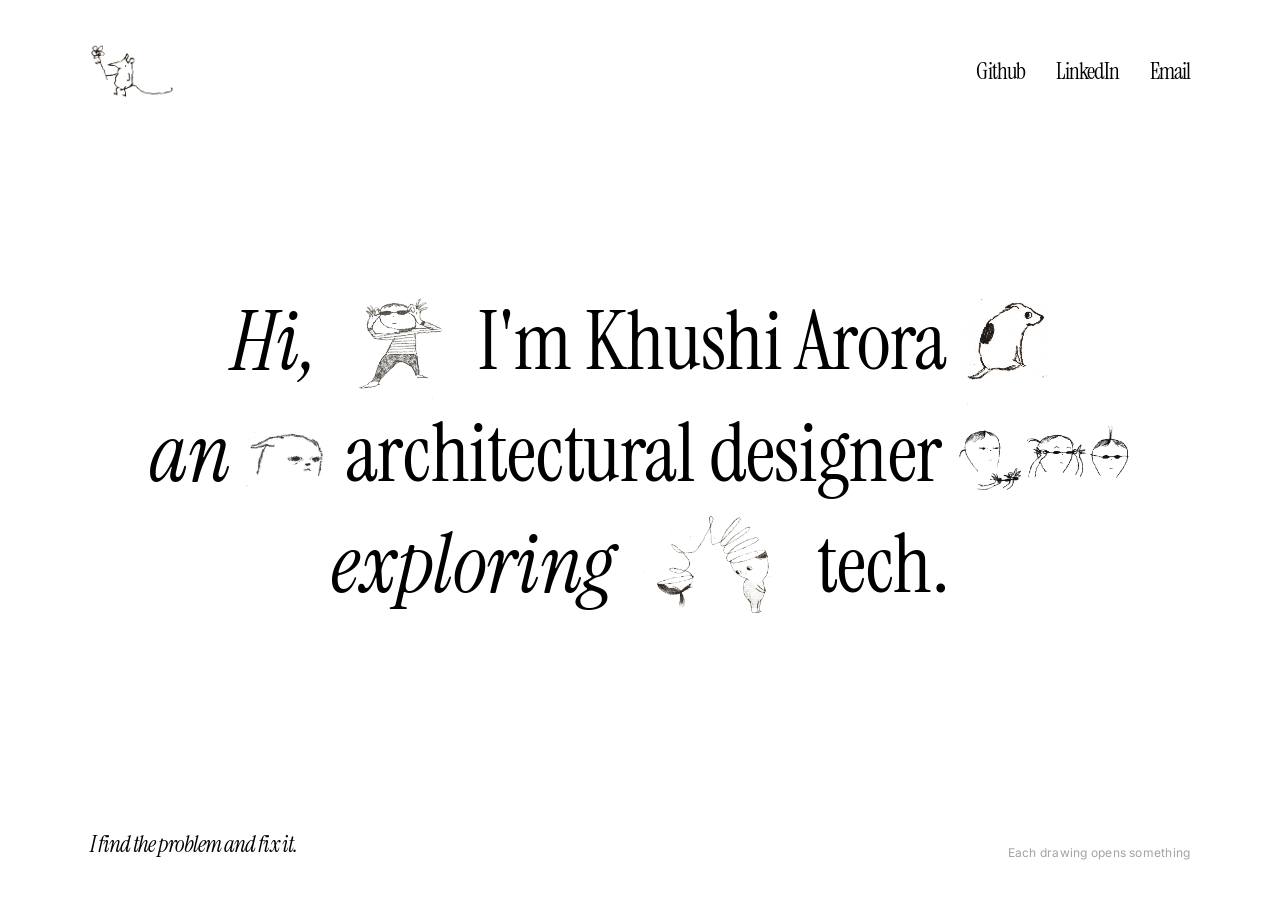
==== site/index.html @ ff16c030 "Single-page portfolio: hero navigation, project and CV views, Pages deploy Co-Authored-By: Claude Op" ====
<!doctype html>
<html lang="en">
<head>
  <meta charset="utf-8" />
  <meta name="viewport" content="width=device-width, initial-scale=1, viewport-fit=cover" />
  <title>Khushi Arora</title>
  <meta name="description" content="Khushi Arora, architectural designer exploring tech." />
  <link rel="icon" href="assets/logo-mouse.png" />
  <link rel="preconnect" href="https://fonts.googleapis.com" />
  <link rel="preconnect" href="https://fonts.gstatic.com" crossorigin />
  <link href="https://fonts.googleapis.com/css2?family=Instrument+Serif:ital@0;1&family=Inter:wght@400;500&display=swap" rel="stylesheet" />
  <link rel="stylesheet" href="styles.css" />
</head>
<body data-view="home">
  <header class="top">
    <a class="logo" href="#" aria-label="Khushi Arora, home">
      <img src="assets/logo-mouse.png" alt="" />
    </a>
    <nav class="links" aria-label="Contact">
      <a href="https://github.com/bear3100001" target="_blank" rel="noopener">Github</a>
      <a href="https://www.linkedin.com/in/khushi-arora-b21164205" target="_blank" rel="noopener">LinkedIn</a>
      <a href="mailto:khushi071203@gmail.com">Email</a>
    </nav>
  </header>

  <main class="stage">
    <!-- Home: the sentence is the navigation. Each drawing is a button. -->
    <h1 class="hero" id="hero">
      <span class="line">
        <em>Hi,</em>
        <button class="glyph glyph--girl" popovertarget="profile" data-label="About me">
          <img src="assets/icon-girl.png" alt="" /><span class="sr">About me</span>
        </button>
        <i class="br"></i>
        <span>I'm Khushi Arora</span>
        <button class="glyph glyph--pig" data-project="schedule-assistant">
          <img src="assets/icon-guineapig.png" alt="" />
        </button>
        <i class="br"></i>
      </span>
      <span class="line">
        <em>an</em>
        <button class="glyph glyph--cat" data-project="consultant-door-sync">
          <img src="assets/icon-cat.png" alt="" />
        </button>
        <span>architectural</span> <i class="br"></i><span>designer</span>
        <button class="glyph glyph--faces" data-project="project-03">
          <img src="assets/icon-faces.png" alt="" />
        </button>
        <i class="br"></i>
      </span>
      <span class="line">
        <em>exploring</em>
        <button class="glyph glyph--hands" data-project="project-04">
          <img src="assets/icon-hands.png" alt="" />
        </button>
        <span>tech.</span>
      </span>
    </h1>

    <!-- Project view, filled from projects.js -->
    <article class="project" id="project" aria-live="polite"></article>
  </main>

  <footer class="foot">
    <div class="foot-home">
      <p class="motto"><em>I find the problem and fix it.</em></p>
      <p class="hint">Each drawing opens something</p>
    </div>
    <div class="foot-project">
      <a class="back" href="#"><span aria-hidden="true">←</span> <em>Hi,</em><span class="back-text"> back to start</span></a>
      <nav class="strip" id="strip" aria-label="Projects"></nav>
    </div>
  </footer>

  <!-- Profile card, opened by the first drawing (native popover: Esc and outside-click close it) -->
  <aside class="card" id="profile" popover aria-label="About Khushi">
    <p class="card-kicker"><em>In short</em></p>
    <dl>
      <div>
        <dt>Currently</dt>
        <dd>Architectural Designer <span>at Populous, since 09.2025</span></dd>
      </div>
      <div>
        <dt>Studied</dt>
        <dd>Architecture BSc <span>University College London</span></dd>
      </div>
      <div>
        <dt>Works in</dt>
        <dd class="skills">Revit <i>.</i> AutoCAD <i>.</i> Rhino3D</dd>
      </div>
    </dl>
    <a class="card-more" href="#/about">Full CV <span aria-hidden="true">→</span></a>
    <button class="card-close" popovertarget="profile" popovertargetaction="hide" aria-label="Close">×</button>
  </aside>

  <script src="projects.js"></script>
  <script src="app.js"></script>
</body>
</html>
---- site/styles.css ----
/* ─── Tokens ─────────────────────────────────────────── */
:root {
  --ink: #000;
  --ink-soft: #5e5e5e;
  --ink-faint: #a3a3a3;
  --rule: #e4e4e4;
  --paper: #fff;

  --serif: "Instrument Serif", "Times New Roman", serif;
  --sans: "Inter", system-ui, -apple-system, "Segoe UI", sans-serif;

  /* Hero scales with width and height so the sentence always fits one screen */
  --hero: clamp(38px, min(6.4vw, 10vh), 96px);
  --gutter: clamp(16px, 7vw, 104px);

  --ease: cubic-bezier(0.22, 0.75, 0.15, 1);
  --ease-in-out: cubic-bezier(0.65, 0, 0.25, 1);
}

*,
*::before,
*::after { box-sizing: border-box; }

html, body { height: 100%; margin: 0; }

body {
  display: grid;
  grid-template-rows: auto 1fr auto;
  height: 100svh;
  overflow: hidden;
  background: var(--paper);
  color: var(--ink);
  font-family: var(--sans);
  -webkit-font-smoothing: antialiased;
  text-rendering: optimizeLegibility;
}

img { display: block; max-width: 100%; }
a { color: inherit; text-decoration: none; }
em { font-style: italic; }
button { font: inherit; color: inherit; background: none; border: 0; padding: 0; cursor: pointer; }

.sr {
  position: absolute; width: 1px; height: 1px; overflow: hidden;
  clip: rect(0 0 0 0); white-space: nowrap;
}

:focus-visible { outline: 1px solid var(--ink); outline-offset: 6px; border-radius: 4px; }

/* ─── Header ─────────────────────────────────────────── */
.top {
  display: flex;
  align-items: center;
  justify-content: space-between;
  padding: clamp(20px, 5vh, 44px) var(--gutter) 0;
}

.logo img {
  width: clamp(64px, 6.6vw, 96px);
  transition: transform 0.6s var(--ease);
  transform-origin: 30% 80%;
}
.logo:hover img { transform: rotate(-6deg); }

.links { display: flex; gap: clamp(18px, 2.4vw, 32px); }

.links a,
.back,
.motto {
  font-family: var(--serif);
  font-size: clamp(20px, 1.8vw, 25px);
  letter-spacing: -0.04em;
  line-height: 1.4;
}

/* Underline that draws in from the left */
.links a,
.back,
.p-link {
  background: linear-gradient(currentColor, currentColor) 0 100% / 0 1px no-repeat;
  transition: background-size 0.5s var(--ease);
}
.links a:hover,
.back:hover,
.p-link:hover { background-size: 100% 1px; }

/* ─── Stage ──────────────────────────────────────────── */
.stage {
  position: relative;
  display: grid;
  grid-template-rows: minmax(0, 1fr);
  min-height: 0;
  padding: 0 var(--gutter);
}

.hero,
.project { grid-area: 1 / 1; }

body[data-view="home"] .project,
body[data-view="project"] .hero { display: none; }

/* ─── Hero sentence ──────────────────────────────────── */
.hero {
  align-self: center;
  margin: 0;
  font-family: var(--serif);
  font-weight: 400;
  font-size: var(--hero);
  line-height: 1.36;
  letter-spacing: -0.005em;
  text-align: center;
}

.line {
  display: flex;
  flex-wrap: wrap;
  align-items: center;
  justify-content: center;
  column-gap: 0.18em;
  animation: rise 0.9s var(--ease) both;
}
.line:nth-child(2) { animation-delay: 0.07s; }
.line:nth-child(3) { animation-delay: 0.14s; }

/* Drawings: sized in em so they scale with the type */
.br { display: none; }  /* line breaks used only on phones */

.glyph {
  position: relative;
  display: inline-grid;
  place-items: center;
  margin-block: -0.32em;  /* drawings overlap the line box instead of stretching it */
  transition: opacity 0.4s var(--ease), filter 0.4s var(--ease);
}
.glyph img {
  height: var(--h);
  width: auto;
  transition: transform 0.55s var(--ease);
  user-select: none;
  -webkit-user-drag: none;
}
.glyph--girl  { --h: 1.62em; }
.glyph--pig   { --h: 1.06em; }
.glyph--cat   { --h: 1.04em; }
.glyph--faces { --h: 1.22em; }
.glyph--hands { --h: 1.24em; }

/* Caption under each drawing on hover/focus */
.glyph::after {
  content: attr(data-label);
  position: absolute;
  top: 100%;
  left: 50%;
  translate: -50% 0;
  margin-top: 0.1em;
  font-family: var(--sans);
  font-size: 12px;
  letter-spacing: 0.01em;
  color: var(--ink-soft);
  white-space: nowrap;
  opacity: 0;
  transform: translateY(-4px);
  transition: opacity 0.35s var(--ease), transform 0.45s var(--ease);
  pointer-events: none;
}

@media (hover: hover) {
  .glyph:hover img { transform: rotate(-5deg) scale(1.07); }
  .glyph:hover::after { opacity: 1; transform: none; }

  /* When one drawing is in focus, the others step back */
  .hero:has(.glyph:hover) .glyph:not(:hover) { opacity: 0.28; filter: grayscale(1); }
}
.glyph:focus-visible::after,
.glyph.is-open::after { opacity: 0; }

/* While the profile card is open, the rest of the sentence recedes */
.line > * { transition: opacity 0.5s var(--ease), filter 0.5s var(--ease); }
body:has(.card:popover-open) .line > :not(.is-open) { opacity: 0.12; filter: grayscale(1); }

.glyph.is-open img { transform: rotate(-5deg) scale(1.07); }

/* ─── Profile card ───────────────────────────────────── */
.card {
  position: fixed;
  inset: auto;
  top: var(--y, 50%);
  left: var(--x, 50%);
  width: min(340px, calc(100vw - 32px));
  margin: 0;
  padding: 26px 28px 22px;
  border: 1px solid var(--ink);
  border-radius: 2px;
  background: var(--paper);
  color: var(--ink);
  box-shadow: 0 30px 60px -30px rgb(0 0 0 / 0.25);
  transform-origin: var(--ox, 0) var(--oy, 0);

  opacity: 0;
  scale: 0.94;
  translate: 0 -6px;
  transition:
    opacity 0.3s var(--ease),
    scale 0.45s var(--ease),
    translate 0.45s var(--ease),
    display 0.45s allow-discrete,
    overlay 0.45s allow-discrete;
}
.card:popover-open { opacity: 1; scale: 1; translate: 0 0; }
@starting-style {
  .card:popover-open { opacity: 0; scale: 0.94; translate: 0 -6px; }
}
.card::backdrop { background: transparent; }

.card-kicker {
  margin: 0 0 14px;
  font-family: var(--serif);
  font-size: 22px;
  letter-spacing: -0.02em;
}

.card dl { margin: 0; }
.card dl > div {
  display: grid;
  grid-template-columns: 76px 1fr;
  gap: 12px;
  padding: 12px 0;
  border-top: 1px solid var(--rule);
}
.card dt {
  font-family: var(--serif);
  font-style: italic;
  font-size: 17px;
  line-height: 1.3;
  color: var(--ink-soft);
}
.card dd {
  margin: 0;
  font-family: var(--serif);
  font-size: 21px;
  line-height: 1.2;
  letter-spacing: -0.02em;
}
.card dd span {
  display: block;
  margin-top: 4px;
  font-family: var(--sans);
  font-size: 13px;
  letter-spacing: 0;
  color: var(--ink-soft);
}
.skills i { font-style: normal; color: var(--ink-faint); padding: 0 0.1em; }

.card-more {
  display: inline-block;
  margin-top: 14px;
  font-family: var(--serif);
  font-size: 19px;
  letter-spacing: -0.02em;
}
.card-more span { display: inline-block; transition: translate 0.4s var(--ease); }
.card-more:hover span { translate: 4px 0; }

.card-close {
  position: absolute;
  top: 14px;
  right: 16px;
  width: 28px;
  height: 28px;
  font-size: 22px;
  line-height: 1;
  color: var(--ink-soft);
  transition: rotate 0.4s var(--ease), color 0.2s;
}
.card-close:hover { rotate: 90deg; color: var(--ink); }

/* ─── Project view ───────────────────────────────────── */
.project {
  align-self: center;
  display: grid;
  grid-template-columns: minmax(0, 5fr) minmax(0, 7fr);
  column-gap: clamp(32px, 6vw, 112px);
  align-items: start;
  width: 100%;
  max-width: 1240px;
  max-height: 100%;
  margin: 0 auto;
  padding: clamp(12px, 3vh, 32px) 0 36px;
  min-height: 0;

  /* If a project is longer than the screen, it scrolls within the stage, never the page */
  overflow-y: auto;
  overscroll-behavior: contain;
  scrollbar-width: none;
  -webkit-mask-image: linear-gradient(#000 calc(100% - 32px), transparent);
          mask-image: linear-gradient(#000 calc(100% - 32px), transparent);
}
.project::-webkit-scrollbar { display: none; }

.project > *,
.p-details > div { animation: rise 0.8s var(--ease) both; animation-delay: calc(var(--i, 0) * 70ms + 120ms); }

.p-intro { position: sticky; top: 0; }

.emblem {
  height: clamp(72px, 13vh, 128px);
  width: auto;
  margin-bottom: clamp(12px, 3vh, 28px);
  view-transition-name: glyph;
}

.p-index {
  margin: 0 0 6px;
  font-family: var(--serif);
  font-size: 20px;
  color: var(--ink-faint);
  font-variant-numeric: tabular-nums;
}
.p-index em { color: var(--ink); }

.p-title {
  margin: 0;
  font-family: var(--serif);
  font-weight: 400;
  font-size: clamp(44px, min(5vw, 8.5vh), 76px);
  line-height: 0.98;
  letter-spacing: -0.025em;
  text-wrap: balance;
}

.p-meta {
  margin: 12px 0 0;
  font-family: var(--serif);
  font-style: italic;
  font-size: 21px;
  letter-spacing: -0.02em;
}

.p-summary {
  margin: clamp(14px, 3vh, 24px) 0 0;
  max-width: 34em;
  font-size: 15.5px;
  line-height: 1.6;
  color: var(--ink-soft);
  text-wrap: pretty;
}

.p-link {
  display: inline-block;
  margin-top: clamp(14px, 3vh, 24px);
  font-family: var(--serif);
  font-size: 21px;
  letter-spacing: -0.02em;
}

.p-details { margin: 0; }

.p-details > div {
  display: grid;
  grid-template-columns: minmax(110px, 1fr) 3.4fr;
  gap: 20px;
  padding: clamp(12px, 2.4vh, 22px) 0;
  border-top: 1px solid var(--rule);
}
.p-details > div:last-child { border-bottom: 1px solid var(--rule); }

.p-details dt {
  font-family: var(--serif);
  font-style: italic;
  font-size: 21px;
  line-height: 1.2;
  letter-spacing: -0.02em;
}

.p-details dd {
  margin: 0;
  font-size: 14.5px;
  line-height: 1.6;
  color: var(--ink-soft);
  text-wrap: pretty;
}
.p-details dd p { margin: 0; }

.steps {
  display: grid;
  gap: 6px;
  margin: 12px 0 0;
  padding: 0;
  list-style: none;
  counter-reset: step;
}
.steps li {
  display: grid;
  grid-template-columns: 1.6em 5.6em 1fr;
  gap: 8px;
  counter-increment: step;
}
.steps li::before {
  content: counter(step, decimal-leading-zero);
  font-size: 11px;
  line-height: 2.1;
  color: var(--ink-faint);
  font-variant-numeric: tabular-nums;
}
.steps b { font-weight: 500; color: var(--ink); }

.tools {
  font-family: var(--serif);
  font-size: 21px !important;
  line-height: 1.3 !important;
  letter-spacing: -0.02em;
  color: var(--ink) !important;
}
.tools i { font-style: normal; color: var(--ink-faint); padding: 0 0.15em; }

/* About / CV view: same grid, with the original CV rows on the right */
.p-summary + .p-summary { margin-top: 12px; }

.p-skills {
  margin: clamp(14px, 3vh, 24px) 0 0;
  font-family: var(--serif);
  font-size: 21px;
  letter-spacing: -0.02em;
}
.p-skills i,
.tags i { font-style: normal; color: var(--ink-faint); padding: 0 0.15em; }

.cv > div { grid-template-columns: minmax(110px, 1fr) 3.4fr; }
.cv dt { font-variant-numeric: tabular-nums; white-space: nowrap; }
.cv h3 {
  margin: 0 0 6px;
  font-family: var(--serif);
  font-weight: 400;
  font-size: 25px;
  line-height: 1.15;
  letter-spacing: -0.03em;
  color: var(--ink);
}
.cv .tags {
  margin-top: 10px;
  font-family: var(--serif);
  font-size: 19px;
  letter-spacing: -0.02em;
  color: var(--ink);
}

/* Strip: the profile drawing sits slightly apart from the projects */
.strip button[data-project="about"] { margin-right: clamp(4px, 1vw, 14px); }

/* Draft projects: a quiet placeholder */
.project.is-draft { grid-template-columns: 1fr; text-align: center; justify-items: center; max-width: 640px; }
.is-about .emblem { height: clamp(84px, 15vh, 150px); }
.project.is-draft .emblem { margin-inline: auto; }
.project.is-draft .p-title { font-style: italic; }

/* ─── Footer ─────────────────────────────────────────── */
.foot {
  padding: 0 var(--gutter) clamp(18px, 4.5vh, 40px);
}

.foot-home,
.foot-project {
  display: flex;
  align-items: flex-end;
  justify-content: space-between;
  gap: 24px;
  min-height: 52px;
}

body[data-view="home"] .foot-project,
body[data-view="project"] .foot-home { display: none; }

.motto { margin: 0; }

.hint {
  margin: 0;
  font-size: 12px;
  letter-spacing: 0.02em;
  color: var(--ink-faint);
}

.foot-home,
.foot-project { animation: fade 1s var(--ease) 0.35s both; }

.strip { display: flex; align-items: flex-end; gap: clamp(14px, 2vw, 26px); }

.strip button {
  position: relative;
  display: grid;
  place-items: end center;
  height: 44px;
  opacity: 0.3;
  filter: grayscale(1);
  transition: opacity 0.35s var(--ease);
}
.strip button img { height: 38px; width: auto; transition: transform 0.5s var(--ease); }
.strip button:hover { opacity: 0.85; }
.strip button:hover img { transform: translateY(-3px) rotate(-4deg); }
.strip button[aria-current="true"] { opacity: 1; filter: none; }
.strip button[aria-current="true"]::after {
  content: "";
  position: absolute;
  bottom: -9px;
  left: 50%;
  width: 4px;
  height: 4px;
  margin-left: -2px;
  border-radius: 50%;
  background: var(--ink);
}

/* ─── Motion ─────────────────────────────────────────── */
@keyframes rise {
  from { opacity: 0; transform: translateY(14px); }
}
@keyframes fade {
  from { opacity: 0; }
}
@keyframes leave {
  to { opacity: 0; transform: translateY(-10px); }
}
@keyframes leave-x {
  to { opacity: 0; transform: translateX(var(--dx)); }
}

/* View transitions: the old page lifts away, the new one rises in on its own,
   and the selected drawing travels between the hero and the project header. */
::view-transition-old(root) { animation: leave 0.32s var(--ease-in-out) both; }
::view-transition-new(root) { animation: none; }
html[data-dir="next"] { --dx: -18px; }
html[data-dir="prev"] { --dx: 18px; }
html[data-dir="next"]::view-transition-old(root),
html[data-dir="prev"]::view-transition-old(root) { animation-name: leave-x; }

::view-transition-group(glyph) { animation-duration: 0.7s; animation-timing-function: var(--ease); }
::view-transition-old(glyph),
::view-transition-new(glyph) { height: 100%; width: auto; object-fit: contain; }

/* Only the drawing that was clicked takes part in the shared transition */
.glyph.is-active img { view-transition-name: glyph; }

@media (prefers-reduced-motion: reduce) {
  *, *::before, *::after,
  ::view-transition-group(*), ::view-transition-old(*), ::view-transition-new(*) {
    animation-duration: 0.01ms !important;
    animation-delay: 0ms !important;
    transition-duration: 0.01ms !important;
  }
}

/* ─── Smaller screens ────────────────────────────────── */
@media (max-width: 900px) {
  .project {
    grid-template-columns: 1fr;
    align-self: stretch;
    row-gap: 28px;
  }
  .p-intro { position: static; }
}

@media (max-width: 640px) {
  :root { --hero: clamp(34px, 10.6vw, 48px); }

  /* One continuous sentence instead of three fixed lines */
  .hero {
    display: flex;
    flex-wrap: wrap;
    align-items: center;
    justify-content: center;
    column-gap: 0.16em;
    row-gap: 0.12em;
    line-height: 1.18;
    animation: rise 0.9s var(--ease) both;
  }
  .line { display: contents; }
  .br { display: block; flex-basis: 100%; height: 0; }
  .emblem { height: 76px; }
  .glyph { margin-block: -0.2em; }
  .glyph--girl  { --h: 1.35em; }
  .glyph--faces,
  .glyph--hands { --h: 1.05em; }

  .links { gap: 16px; }
  .links a { font-size: 19px; }
  .motto { font-size: 19px; }
  .hint { display: none; }

  .p-details > div { grid-template-columns: 1fr; gap: 6px; }
  .steps li { grid-template-columns: 1.6em 1fr; }
  .steps li span { grid-column: 2; }

  .back { font-size: 20px; white-space: nowrap; }
  .back-text { display: none; }
  .is-about .emblem { height: 84px; }
  .strip { gap: 12px; }
  .strip button img { height: 28px; }

  /* Profile card becomes a bottom sheet */
  .card {
    top: auto !important;
    bottom: 12px;
    left: 12px !important;
    width: calc(100vw - 24px);
    transform-origin: 50% 100%;
    translate: 0 16px;
  }
  @starting-style { .card:popover-open { translate: 0 16px; } }
}
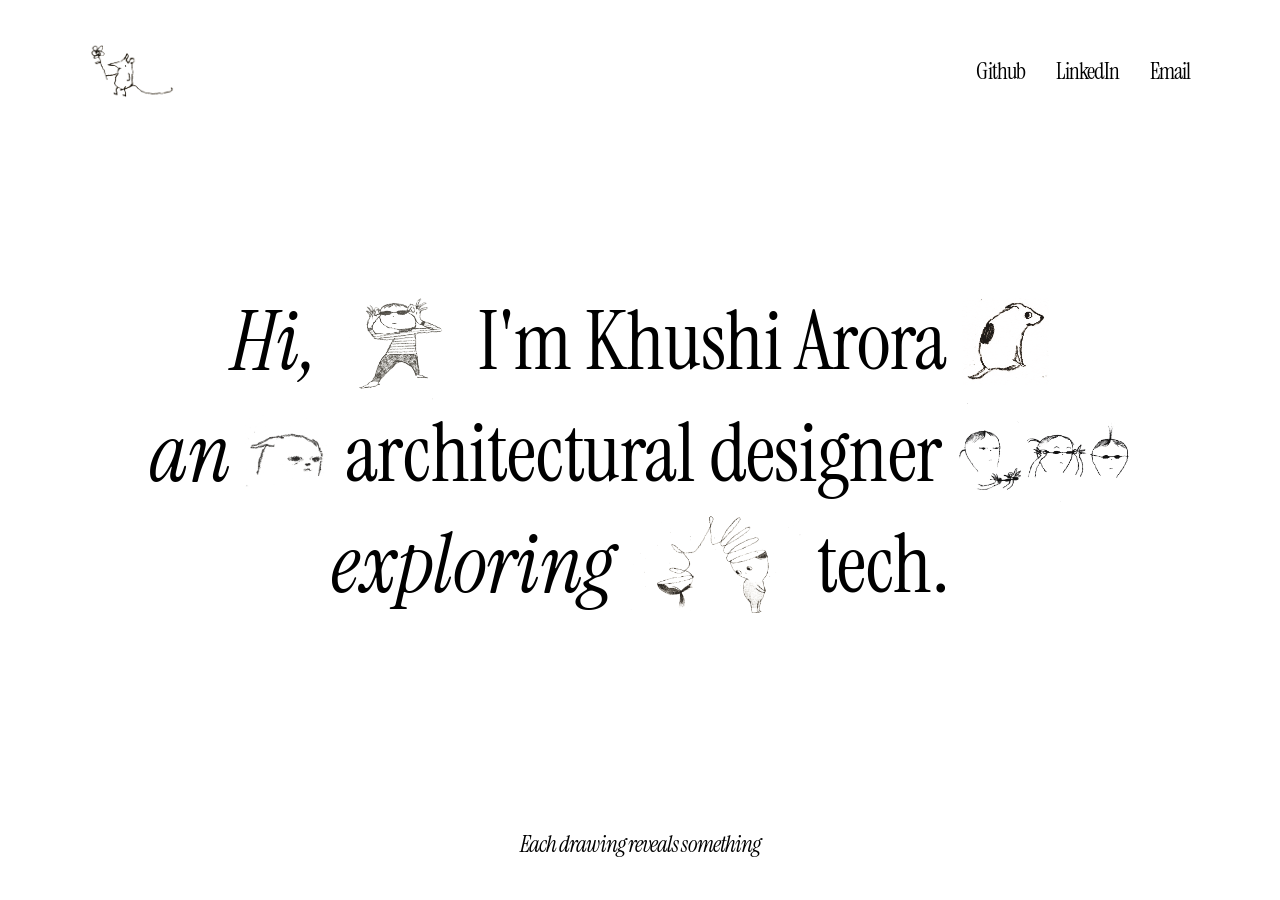
==== commit c0c6067b: "Centre a single footer line: "Each drawing reveals something" Co-Authored-By: Claude Opus 5.5 <norep" ====
--- a/site/index.html
+++ b/site/index.html
@@ -64,8 +64,7 @@
 
   <footer class="foot">
     <div class="foot-home">
-      <p class="motto"><em>I find the problem and fix it.</em></p>
-      <p class="hint">Each drawing opens something</p>
+      <p class="motto"><em>Each drawing reveals something</em></p>
     </div>
     <div class="foot-project">
       <a class="back" href="#"><span aria-hidden="true">←</span> <em>Hi,</em><span class="back-text"> back to start</span></a>
--- a/site/styles.css
+++ b/site/styles.css
@@ -467,17 +467,13 @@
   min-height: 52px;
 }
 
+.foot-home { justify-content: center; }
+
 body[data-view="home"] .foot-project,
 body[data-view="project"] .foot-home { display: none; }
 
 .motto { margin: 0; }
 
-.hint {
-  margin: 0;
-  font-size: 12px;
-  letter-spacing: 0.02em;
-  color: var(--ink-faint);
-}
 
 .foot-home,
 .foot-project { animation: fade 1s var(--ease) 0.35s both; }
@@ -583,7 +579,6 @@
   .links { gap: 16px; }
   .links a { font-size: 19px; }
   .motto { font-size: 19px; }
-  .hint { display: none; }
 
   .p-details > div { grid-template-columns: 1fr; gap: 6px; }
   .steps li { grid-template-columns: 1.6em 1fr; }
